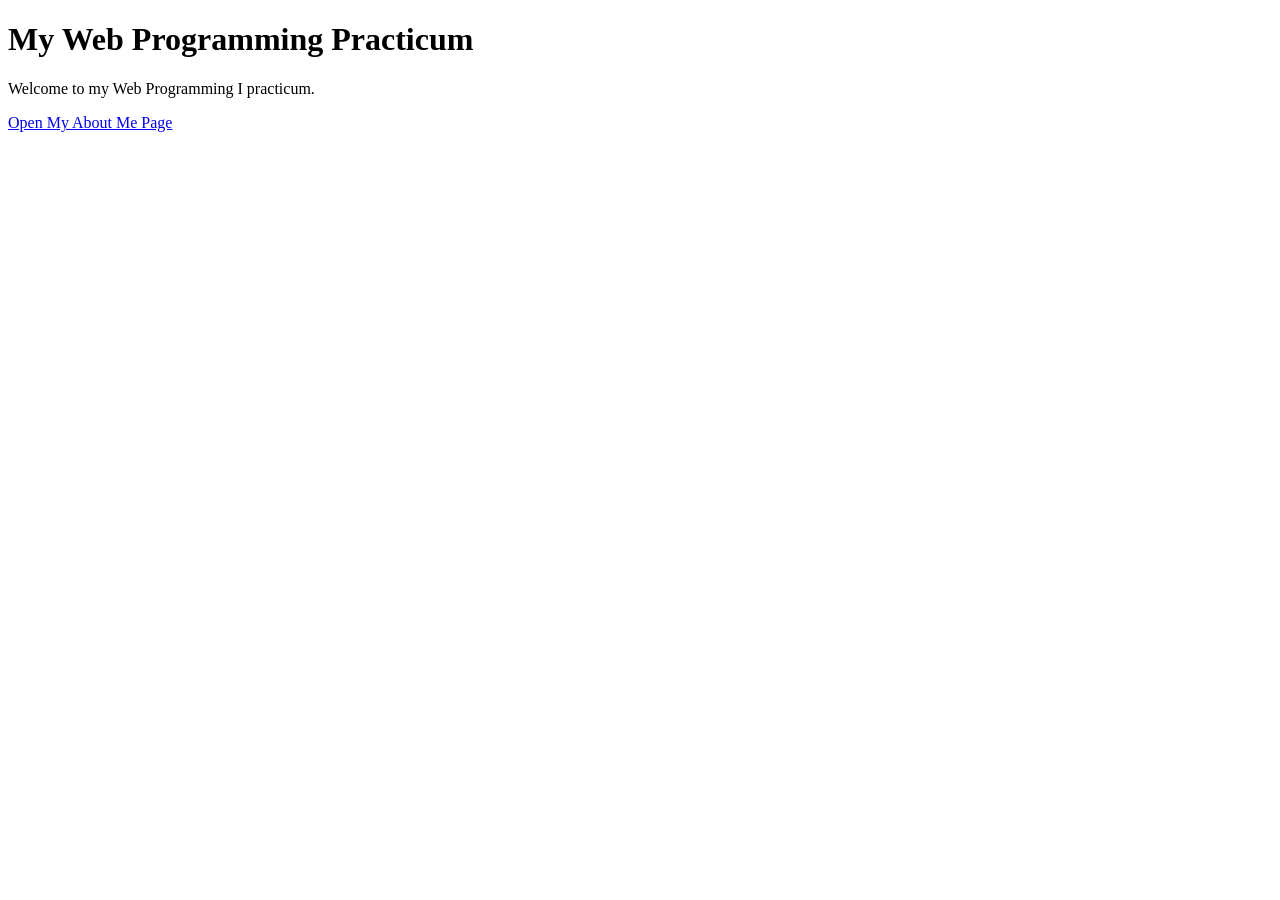
==== index.html @ 2e37d83d "Update index.html" ====
<!DOCTYPE html> 
<html lang="en"> 
    <head> 
        <meta charset="UTF-8"> 
        <meta name="viewport" content="width=device-width, initial-scale=1.0"> 
        <title>My Web Practicum</title> 
    </head> 
    <body> 
        <h1>My Web Programming Practicum</h1> 
        <p>Welcome to my Web Programming I practicum.</p> 
        <p> 
            <a href="16sep-AboutMe.html">Open My About Me Page</a> 
        </p> 
    </body> 
</html>
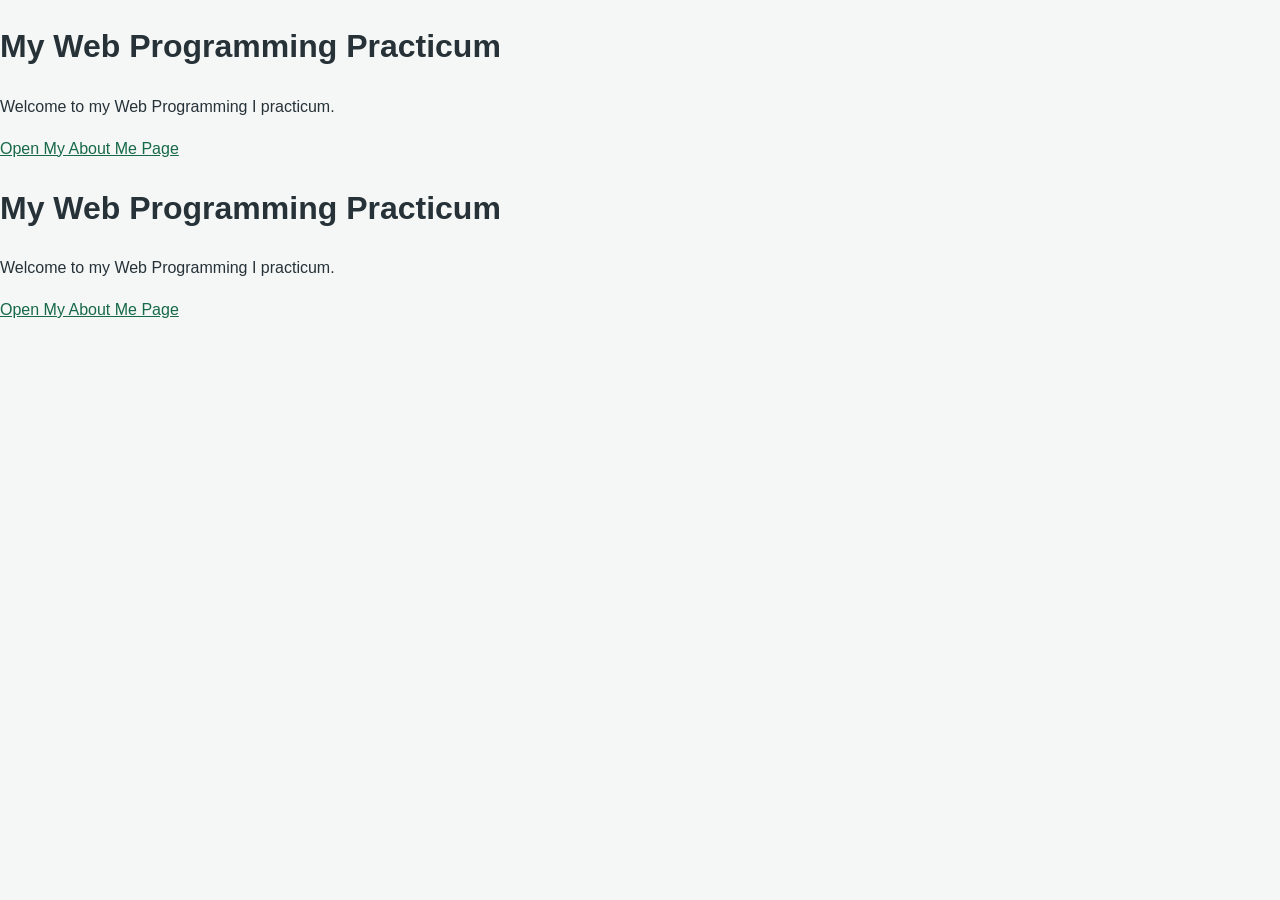
==== commit 07a68664: "Add files via upload" ====
--- a/index.html
+++ b/index.html
@@ -1,15 +1,52 @@
-<!DOCTYPE html> 
-<html lang="en"> 
-    <head> 
-        <meta charset="UTF-8"> 
-        <meta name="viewport" content="width=device-width, initial-scale=1.0"> 
-        <title>My Web Practicum</title> 
-    </head> 
-    <body> 
-        <h1>My Web Programming Practicum</h1> 
-        <p>Welcome to my Web Programming I practicum.</p> 
-        <p> 
-            <a href="16sep-AboutMe.html">Open My About Me Page</a> 
-        </p> 
-    </body> 
-</html>
+
+<!DOCTYPE html>
+<html lang="en">
+<head>
+    <meta charset="UTF-8">
+    <meta name="viewport" content="width=device-width, initial-scale=1.0">
+    <title>My Web Practicum</title>
+
+    <link rel="stylesheet" href="style.css">
+</head>
+
+<body>
+
+    <div class="container">
+
+        <h1>My Web Programming Practicum</h1>
+
+        <p>Welcome to my Web Programming I practicum.</p>
+
+        <a href="16sep-AboutMe.html" class="button">
+            Open My About Me Page
+        </a>
+
+    </div>
+
+</body>
+<!DOCTYPE html>
+<html lang="en">
+<head>
+    <meta charset="UTF-8">
+    <meta name="viewport" content="width=device-width, initial-scale=1.0">
+    <title>My Web Practicum</title>
+
+    <link rel="stylesheet" href="style.css">
+</head>
+
+<body>
+
+    <div class="container">
+
+        <h1>My Web Programming Practicum</h1>
+
+        <p>Welcome to my Web Programming I practicum.</p>
+
+        <a href="16sep-AboutMe.html" class="button">
+            Open My About Me Page
+        </a>
+
+    </div>
+
+</body>
+</html>
--- a/style.css
+++ b/style.css
@@ -0,0 +1,568 @@
+
+/*
+Definisikan Global Stling
+*/
+
+*{
+    box-sizing: border-box;
+}
+
+body {
+    margin: 0;
+    font-family: Arial, Helvetica, sans-serif;
+    font-size: 1rem;
+    line-height: 1.6;
+    color: #263238;
+    background-color: #f5f7f6;
+}
+
+img {
+    max-width: 100%;
+    height: auto;
+}
+
+a {
+    color: #17694a;
+}
+
+/* Styling untuk Header */
+header {
+    padding: 32px 20px;
+    background-color: #17694a;
+    color: white;
+    text-align: center;
+}
+header h1 {
+    margin: 0;
+    font-size: 2rem;
+}
+
+header p{
+    margin: 8px 0 0;
+}
+/* Styling untuk Navigation */
+nav {
+    padding: 14px 20px;
+    background-color: white;
+    border-bottom: 1px solid #d7e1dc;
+    text-align: center;
+}
+
+nav a{
+    display: inline-block;
+    margin: 4px 10px;
+    color: #17694a;
+    font-weight: bold;
+    text-decoration: none;
+
+}
+
+nav a:hover{
+    text-decoration: underline;
+}
+
+/* Styling untuk Main */
+main {
+    width: 90%;
+    max-width: 1000px;
+    margin: 24px auto;
+}
+
+/* memilih class content-grid */
+.content-grid {
+    display: grid;
+    grid-template-columns: 1fr;
+    gap: 24px;
+}
+
+/* Styling untuk Profile Section */
+section {
+    padding: 24px;
+    background-color: white;
+    border: 1px solid #d7e1dc;
+    border-radius: 16px;
+}
+
+section h2{
+    margin-top: 0;
+    color: #17694a;
+}
+
+/*Profile section flexbox*/
+.profile {
+    display: flex;
+    flex-direction: column;
+    align-items: center;
+    gap: 20px;
+    text-align: center;
+    position: relative;
+
+}
+
+.profile-photo{
+    width: 180px;
+    aspect-ratio: 1/1;
+    object-fit: cover;
+    border-radius: 50%;
+    border: 4px solid #17694a;
+}
+
+.profile-info {
+    flex: 1;
+}
+.profile-info h2{
+    margin-bottom: 8px;
+}
+.profile-info p{
+    margin:5px 0;
+}
+
+/* badge */
+.badge {
+    position: absolute;
+    top: 16px;
+    right: 16px;
+    padding: 6px 12px;
+    background-color: #17694a;
+    color: white;
+    border-radius: 20px;
+    font-size: 0.85rem;
+    font-weight: bold;
+}
+
+/* Styling untuk Hobbies
+*/
+#hobbies ol, #hobbies ul {
+    padding-left:24px;
+
+}
+#hobbies li {
+    margin-bottom: 6px;
+
+}
+
+.table-container {
+    width: 100%;
+    overflow-x: auto;
+}
+table {
+    width: 100%;
+    border-collapse: collapse;
+
+}
+th, td{
+    padding: 12px;
+    border: 1px solid #d7e1dc;
+}
+th {
+    background-color: #17694a;
+    color: white;
+
+}
+
+tbody tr:nth-child(even){
+    background-color: #f5f7f6;
+
+}
+
+form{
+    display: grid;
+    gap: 16px;
+    
+}
+
+.form-group {
+    display: grid;
+    gap: 6px;
+}
+label{
+    font-weight: bold;
+}
+
+input, select, textarea{
+    width: 100%;
+    padding: 10px 12px;
+    border: 1px solid #b9c8c0;
+    border-radius: 8px;
+    font: inherit;
+    background-color: white;
+}
+
+textarea{
+    min-height: 120px;
+    resize: vertical;
+}
+input:focus, select:focus, textarea:focus{
+    outline: 2px solid #17694a;
+    outline-offset: 2px;
+}
+button {
+    width: fit-content;
+    padding: 10px 20px;
+    border: none;
+    border-radius: 8px;
+    background-color: #17694a;
+    color: white;
+    font: inherit;
+    font-weight: bold;
+    cursor: pointer;
+}
+button:hover {
+    background-color: #0d5038;
+}
+/* Terakhir Footer */
+footer {
+    margin-top: 0;
+}
+footer {
+    margin-top: 24px;
+    padding: 24px 20px;
+    background-color: #17694a;
+    color: white;
+    text-align: center;
+}
+
+footer p {
+    margin: 4px 0;
+}
+
+@media (min-width: 768px){
+    .profile{
+        flex-direction: row;
+        text-align: left;
+    }
+    .content-grid{
+        grid-template-columns: repeat(2, minmax(0, 1fr));
+    }
+    .profile{grid-column: 1/ -1;}
+    #contact{grid-column: 1/ -1;}
+}
+/* Tambahan agar Student Profile dan foto berada di tengah */
+section h2 {
+    text-align: center;
+}
+
+.profile {
+    flex-direction: column !important;
+    align-items: center !important;
+    justify-content: center;
+    text-align: center !important;
+}
+
+/* Membuat foto profile menjadi bulat dan berada di tengah */
+#profile img {
+    width: 180px !important;
+    height: 180px !important;
+    object-fit: cover;
+    border-radius: 50% !important;
+    border: 4px solid #17694a;
+    display: block;
+    margin: 0 auto;
+}
+/* Foto utuh (tidak kepotong), ukuran normal */
+.profile-photo,
+#profile img,
+.profile img {
+    width: 220px !important;
+    height: auto !important;
+    max-width: 100%;
+    aspect-ratio: auto !important;
+    object-fit: contain;
+    border-radius: 16px !important;
+    border: 4px solid #17694a;
+    display: block;
+    margin: 0 auto;
+    box-shadow: 0 4px 12px rgba(0, 0, 0, 0.15);
+}
+
+/* Lebih kecil di HP */
+@media (max-width: 480px) {
+    .profile-photo,
+    #profile img,
+    .profile img {
+        width: 170px !important;
+    }
+/*
+Definisikan Global Stling
+*/
+
+*{
+    box-sizing: border-box;
+}
+
+body {
+    margin: 0;
+    font-family: Arial, Helvetica, sans-serif;
+    font-size: 1rem;
+    line-height: 1.6;
+    color: #263238;
+    background-color: #f5f7f6;
+}
+
+img {
+    max-width: 100%;
+    height: auto;
+}
+
+a {
+    color: #17694a;
+}
+
+/* Styling untuk Header */
+header {
+    padding: 32px 20px;
+    background-color: #17694a;
+    color: white;
+    text-align: center;
+}
+header h1 {
+    margin: 0;
+    font-size: 2rem;
+}
+
+header p{
+    margin: 8px 0 0;
+}
+/* Styling untuk Navigation */
+nav {
+    padding: 14px 20px;
+    background-color: white;
+    border-bottom: 1px solid #d7e1dc;
+    text-align: center;
+}
+
+nav a{
+    display: inline-block;
+    margin: 4px 10px;
+    color: #17694a;
+    font-weight: bold;
+    text-decoration: none;
+
+}
+
+nav a:hover{
+    text-decoration: underline;
+}
+
+/* Styling untuk Main */
+main {
+    width: 90%;
+    max-width: 1000px;
+    margin: 24px auto;
+}
+
+/* memilih class content-grid */
+.content-grid {
+    display: grid;
+    grid-template-columns: 1fr;
+    gap: 24px;
+}
+
+/* Styling untuk Profile Section */
+section {
+    padding: 24px;
+    background-color: white;
+    border: 1px solid #d7e1dc;
+    border-radius: 16px;
+}
+
+section h2{
+    margin-top: 0;
+    color: #17694a;
+}
+
+/*Profile section flexbox*/
+.profile {
+    display: flex;
+    flex-direction: column;
+    align-items: center;
+    gap: 20px;
+    text-align: center;
+    position: relative;
+
+}
+
+.profile-photo{
+    width: 180px;
+    aspect-ratio: 1/1;
+    object-fit: cover;
+    border-radius: 50%;
+    border: 4px solid #17694a;
+}
+
+.profile-info {
+    flex: 1;
+}
+.profile-info h2{
+    margin-bottom: 8px;
+}
+.profile-info p{
+    margin:5px 0;
+}
+
+/* badge */
+.badge {
+    position: absolute;
+    top: 16px;
+    right: 16px;
+    padding: 6px 12px;
+    background-color: #17694a;
+    color: white;
+    border-radius: 20px;
+    font-size: 0.85rem;
+    font-weight: bold;
+}
+
+/* Styling untuk Hobbies
+*/
+#hobbies ol, #hobbies ul {
+    padding-left:24px;
+
+}
+#hobbies li {
+    margin-bottom: 6px;
+
+}
+
+.table-container {
+    width: 100%;
+    overflow-x: auto;
+}
+table {
+    width: 100%;
+    border-collapse: collapse;
+
+}
+th, td{
+    padding: 12px;
+    border: 1px solid #d7e1dc;
+}
+th {
+    background-color: #17694a;
+    color: white;
+
+}
+
+tbody tr:nth-child(even){
+    background-color: #f5f7f6;
+
+}
+
+form{
+    display: grid;
+    gap: 16px;
+    
+}
+
+.form-group {
+    display: grid;
+    gap: 6px;
+}
+label{
+    font-weight: bold;
+}
+
+input, select, textarea{
+    width: 100%;
+    padding: 10px 12px;
+    border: 1px solid #b9c8c0;
+    border-radius: 8px;
+    font: inherit;
+    background-color: white;
+}
+
+textarea{
+    min-height: 120px;
+    resize: vertical;
+}
+input:focus, select:focus, textarea:focus{
+    outline: 2px solid #17694a;
+    outline-offset: 2px;
+}
+button {
+    width: fit-content;
+    padding: 10px 20px;
+    border: none;
+    border-radius: 8px;
+    background-color: #17694a;
+    color: white;
+    font: inherit;
+    font-weight: bold;
+    cursor: pointer;
+}
+button:hover {
+    background-color: #0d5038;
+}
+/* Terakhir Footer */
+footer {
+    margin-top: 0;
+}
+footer {
+    margin-top: 24px;
+    padding: 24px 20px;
+    background-color: #17694a;
+    color: white;
+    text-align: center;
+}
+
+footer p {
+    margin: 4px 0;
+}
+
+@media (min-width: 768px){
+    .profile{
+        flex-direction: row;
+        text-align: left;
+    }
+    .content-grid{
+        grid-template-columns: repeat(2, minmax(0, 1fr));
+    }
+    .profile{grid-column: 1/ -1;}
+    #contact{grid-column: 1/ -1;}
+}
+/* Tambahan agar Student Profile dan foto berada di tengah */
+section h2 {
+    text-align: center;
+}
+
+.profile {
+    flex-direction: column !important;
+    align-items: center !important;
+    justify-content: center;
+    text-align: center !important;
+}
+
+/* Membuat foto profile menjadi bulat dan berada di tengah */
+#profile img {
+    width: 180px !important;
+    height: 180px !important;
+    object-fit: cover;
+    border-radius: 50% !important;
+    border: 4px solid #17694a;
+    display: block;
+    margin: 0 auto;
+}
+/* Foto utuh (tidak kepotong), ukuran normal */
+.profile-photo,
+#profile img,
+.profile img {
+    width: 220px !important;
+    height: auto !important;
+    max-width: 100%;
+    aspect-ratio: auto !important;
+    object-fit: contain;
+    border-radius: 16px !important;
+    border: 4px solid #17694a;
+    display: block;
+    margin: 0 auto;
+    box-shadow: 0 4px 12px rgba(0, 0, 0, 0.15);
+}
+
+/* Lebih kecil di HP */
+@media (max-width: 480px) {
+    .profile-photo,
+    #profile img,
+    .profile img {
+        width: 170px !important;
+    }
+}
--- a/style.css
+++ b/style.css
@@ -0,0 +1,568 @@
+
+/*
+Definisikan Global Stling
+*/
+
+*{
+    box-sizing: border-box;
+}
+
+body {
+    margin: 0;
+    font-family: Arial, Helvetica, sans-serif;
+    font-size: 1rem;
+    line-height: 1.6;
+    color: #263238;
+    background-color: #f5f7f6;
+}
+
+img {
+    max-width: 100%;
+    height: auto;
+}
+
+a {
+    color: #17694a;
+}
+
+/* Styling untuk Header */
+header {
+    padding: 32px 20px;
+    background-color: #17694a;
+    color: white;
+    text-align: center;
+}
+header h1 {
+    margin: 0;
+    font-size: 2rem;
+}
+
+header p{
+    margin: 8px 0 0;
+}
+/* Styling untuk Navigation */
+nav {
+    padding: 14px 20px;
+    background-color: white;
+    border-bottom: 1px solid #d7e1dc;
+    text-align: center;
+}
+
+nav a{
+    display: inline-block;
+    margin: 4px 10px;
+    color: #17694a;
+    font-weight: bold;
+    text-decoration: none;
+
+}
+
+nav a:hover{
+    text-decoration: underline;
+}
+
+/* Styling untuk Main */
+main {
+    width: 90%;
+    max-width: 1000px;
+    margin: 24px auto;
+}
+
+/* memilih class content-grid */
+.content-grid {
+    display: grid;
+    grid-template-columns: 1fr;
+    gap: 24px;
+}
+
+/* Styling untuk Profile Section */
+section {
+    padding: 24px;
+    background-color: white;
+    border: 1px solid #d7e1dc;
+    border-radius: 16px;
+}
+
+section h2{
+    margin-top: 0;
+    color: #17694a;
+}
+
+/*Profile section flexbox*/
+.profile {
+    display: flex;
+    flex-direction: column;
+    align-items: center;
+    gap: 20px;
+    text-align: center;
+    position: relative;
+
+}
+
+.profile-photo{
+    width: 180px;
+    aspect-ratio: 1/1;
+    object-fit: cover;
+    border-radius: 50%;
+    border: 4px solid #17694a;
+}
+
+.profile-info {
+    flex: 1;
+}
+.profile-info h2{
+    margin-bottom: 8px;
+}
+.profile-info p{
+    margin:5px 0;
+}
+
+/* badge */
+.badge {
+    position: absolute;
+    top: 16px;
+    right: 16px;
+    padding: 6px 12px;
+    background-color: #17694a;
+    color: white;
+    border-radius: 20px;
+    font-size: 0.85rem;
+    font-weight: bold;
+}
+
+/* Styling untuk Hobbies
+*/
+#hobbies ol, #hobbies ul {
+    padding-left:24px;
+
+}
+#hobbies li {
+    margin-bottom: 6px;
+
+}
+
+.table-container {
+    width: 100%;
+    overflow-x: auto;
+}
+table {
+    width: 100%;
+    border-collapse: collapse;
+
+}
+th, td{
+    padding: 12px;
+    border: 1px solid #d7e1dc;
+}
+th {
+    background-color: #17694a;
+    color: white;
+
+}
+
+tbody tr:nth-child(even){
+    background-color: #f5f7f6;
+
+}
+
+form{
+    display: grid;
+    gap: 16px;
+    
+}
+
+.form-group {
+    display: grid;
+    gap: 6px;
+}
+label{
+    font-weight: bold;
+}
+
+input, select, textarea{
+    width: 100%;
+    padding: 10px 12px;
+    border: 1px solid #b9c8c0;
+    border-radius: 8px;
+    font: inherit;
+    background-color: white;
+}
+
+textarea{
+    min-height: 120px;
+    resize: vertical;
+}
+input:focus, select:focus, textarea:focus{
+    outline: 2px solid #17694a;
+    outline-offset: 2px;
+}
+button {
+    width: fit-content;
+    padding: 10px 20px;
+    border: none;
+    border-radius: 8px;
+    background-color: #17694a;
+    color: white;
+    font: inherit;
+    font-weight: bold;
+    cursor: pointer;
+}
+button:hover {
+    background-color: #0d5038;
+}
+/* Terakhir Footer */
+footer {
+    margin-top: 0;
+}
+footer {
+    margin-top: 24px;
+    padding: 24px 20px;
+    background-color: #17694a;
+    color: white;
+    text-align: center;
+}
+
+footer p {
+    margin: 4px 0;
+}
+
+@media (min-width: 768px){
+    .profile{
+        flex-direction: row;
+        text-align: left;
+    }
+    .content-grid{
+        grid-template-columns: repeat(2, minmax(0, 1fr));
+    }
+    .profile{grid-column: 1/ -1;}
+    #contact{grid-column: 1/ -1;}
+}
+/* Tambahan agar Student Profile dan foto berada di tengah */
+section h2 {
+    text-align: center;
+}
+
+.profile {
+    flex-direction: column !important;
+    align-items: center !important;
+    justify-content: center;
+    text-align: center !important;
+}
+
+/* Membuat foto profile menjadi bulat dan berada di tengah */
+#profile img {
+    width: 180px !important;
+    height: 180px !important;
+    object-fit: cover;
+    border-radius: 50% !important;
+    border: 4px solid #17694a;
+    display: block;
+    margin: 0 auto;
+}
+/* Foto utuh (tidak kepotong), ukuran normal */
+.profile-photo,
+#profile img,
+.profile img {
+    width: 220px !important;
+    height: auto !important;
+    max-width: 100%;
+    aspect-ratio: auto !important;
+    object-fit: contain;
+    border-radius: 16px !important;
+    border: 4px solid #17694a;
+    display: block;
+    margin: 0 auto;
+    box-shadow: 0 4px 12px rgba(0, 0, 0, 0.15);
+}
+
+/* Lebih kecil di HP */
+@media (max-width: 480px) {
+    .profile-photo,
+    #profile img,
+    .profile img {
+        width: 170px !important;
+    }
+/*
+Definisikan Global Stling
+*/
+
+*{
+    box-sizing: border-box;
+}
+
+body {
+    margin: 0;
+    font-family: Arial, Helvetica, sans-serif;
+    font-size: 1rem;
+    line-height: 1.6;
+    color: #263238;
+    background-color: #f5f7f6;
+}
+
+img {
+    max-width: 100%;
+    height: auto;
+}
+
+a {
+    color: #17694a;
+}
+
+/* Styling untuk Header */
+header {
+    padding: 32px 20px;
+    background-color: #17694a;
+    color: white;
+    text-align: center;
+}
+header h1 {
+    margin: 0;
+    font-size: 2rem;
+}
+
+header p{
+    margin: 8px 0 0;
+}
+/* Styling untuk Navigation */
+nav {
+    padding: 14px 20px;
+    background-color: white;
+    border-bottom: 1px solid #d7e1dc;
+    text-align: center;
+}
+
+nav a{
+    display: inline-block;
+    margin: 4px 10px;
+    color: #17694a;
+    font-weight: bold;
+    text-decoration: none;
+
+}
+
+nav a:hover{
+    text-decoration: underline;
+}
+
+/* Styling untuk Main */
+main {
+    width: 90%;
+    max-width: 1000px;
+    margin: 24px auto;
+}
+
+/* memilih class content-grid */
+.content-grid {
+    display: grid;
+    grid-template-columns: 1fr;
+    gap: 24px;
+}
+
+/* Styling untuk Profile Section */
+section {
+    padding: 24px;
+    background-color: white;
+    border: 1px solid #d7e1dc;
+    border-radius: 16px;
+}
+
+section h2{
+    margin-top: 0;
+    color: #17694a;
+}
+
+/*Profile section flexbox*/
+.profile {
+    display: flex;
+    flex-direction: column;
+    align-items: center;
+    gap: 20px;
+    text-align: center;
+    position: relative;
+
+}
+
+.profile-photo{
+    width: 180px;
+    aspect-ratio: 1/1;
+    object-fit: cover;
+    border-radius: 50%;
+    border: 4px solid #17694a;
+}
+
+.profile-info {
+    flex: 1;
+}
+.profile-info h2{
+    margin-bottom: 8px;
+}
+.profile-info p{
+    margin:5px 0;
+}
+
+/* badge */
+.badge {
+    position: absolute;
+    top: 16px;
+    right: 16px;
+    padding: 6px 12px;
+    background-color: #17694a;
+    color: white;
+    border-radius: 20px;
+    font-size: 0.85rem;
+    font-weight: bold;
+}
+
+/* Styling untuk Hobbies
+*/
+#hobbies ol, #hobbies ul {
+    padding-left:24px;
+
+}
+#hobbies li {
+    margin-bottom: 6px;
+
+}
+
+.table-container {
+    width: 100%;
+    overflow-x: auto;
+}
+table {
+    width: 100%;
+    border-collapse: collapse;
+
+}
+th, td{
+    padding: 12px;
+    border: 1px solid #d7e1dc;
+}
+th {
+    background-color: #17694a;
+    color: white;
+
+}
+
+tbody tr:nth-child(even){
+    background-color: #f5f7f6;
+
+}
+
+form{
+    display: grid;
+    gap: 16px;
+    
+}
+
+.form-group {
+    display: grid;
+    gap: 6px;
+}
+label{
+    font-weight: bold;
+}
+
+input, select, textarea{
+    width: 100%;
+    padding: 10px 12px;
+    border: 1px solid #b9c8c0;
+    border-radius: 8px;
+    font: inherit;
+    background-color: white;
+}
+
+textarea{
+    min-height: 120px;
+    resize: vertical;
+}
+input:focus, select:focus, textarea:focus{
+    outline: 2px solid #17694a;
+    outline-offset: 2px;
+}
+button {
+    width: fit-content;
+    padding: 10px 20px;
+    border: none;
+    border-radius: 8px;
+    background-color: #17694a;
+    color: white;
+    font: inherit;
+    font-weight: bold;
+    cursor: pointer;
+}
+button:hover {
+    background-color: #0d5038;
+}
+/* Terakhir Footer */
+footer {
+    margin-top: 0;
+}
+footer {
+    margin-top: 24px;
+    padding: 24px 20px;
+    background-color: #17694a;
+    color: white;
+    text-align: center;
+}
+
+footer p {
+    margin: 4px 0;
+}
+
+@media (min-width: 768px){
+    .profile{
+        flex-direction: row;
+        text-align: left;
+    }
+    .content-grid{
+        grid-template-columns: repeat(2, minmax(0, 1fr));
+    }
+    .profile{grid-column: 1/ -1;}
+    #contact{grid-column: 1/ -1;}
+}
+/* Tambahan agar Student Profile dan foto berada di tengah */
+section h2 {
+    text-align: center;
+}
+
+.profile {
+    flex-direction: column !important;
+    align-items: center !important;
+    justify-content: center;
+    text-align: center !important;
+}
+
+/* Membuat foto profile menjadi bulat dan berada di tengah */
+#profile img {
+    width: 180px !important;
+    height: 180px !important;
+    object-fit: cover;
+    border-radius: 50% !important;
+    border: 4px solid #17694a;
+    display: block;
+    margin: 0 auto;
+}
+/* Foto utuh (tidak kepotong), ukuran normal */
+.profile-photo,
+#profile img,
+.profile img {
+    width: 220px !important;
+    height: auto !important;
+    max-width: 100%;
+    aspect-ratio: auto !important;
+    object-fit: contain;
+    border-radius: 16px !important;
+    border: 4px solid #17694a;
+    display: block;
+    margin: 0 auto;
+    box-shadow: 0 4px 12px rgba(0, 0, 0, 0.15);
+}
+
+/* Lebih kecil di HP */
+@media (max-width: 480px) {
+    .profile-photo,
+    #profile img,
+    .profile img {
+        width: 170px !important;
+    }
+}
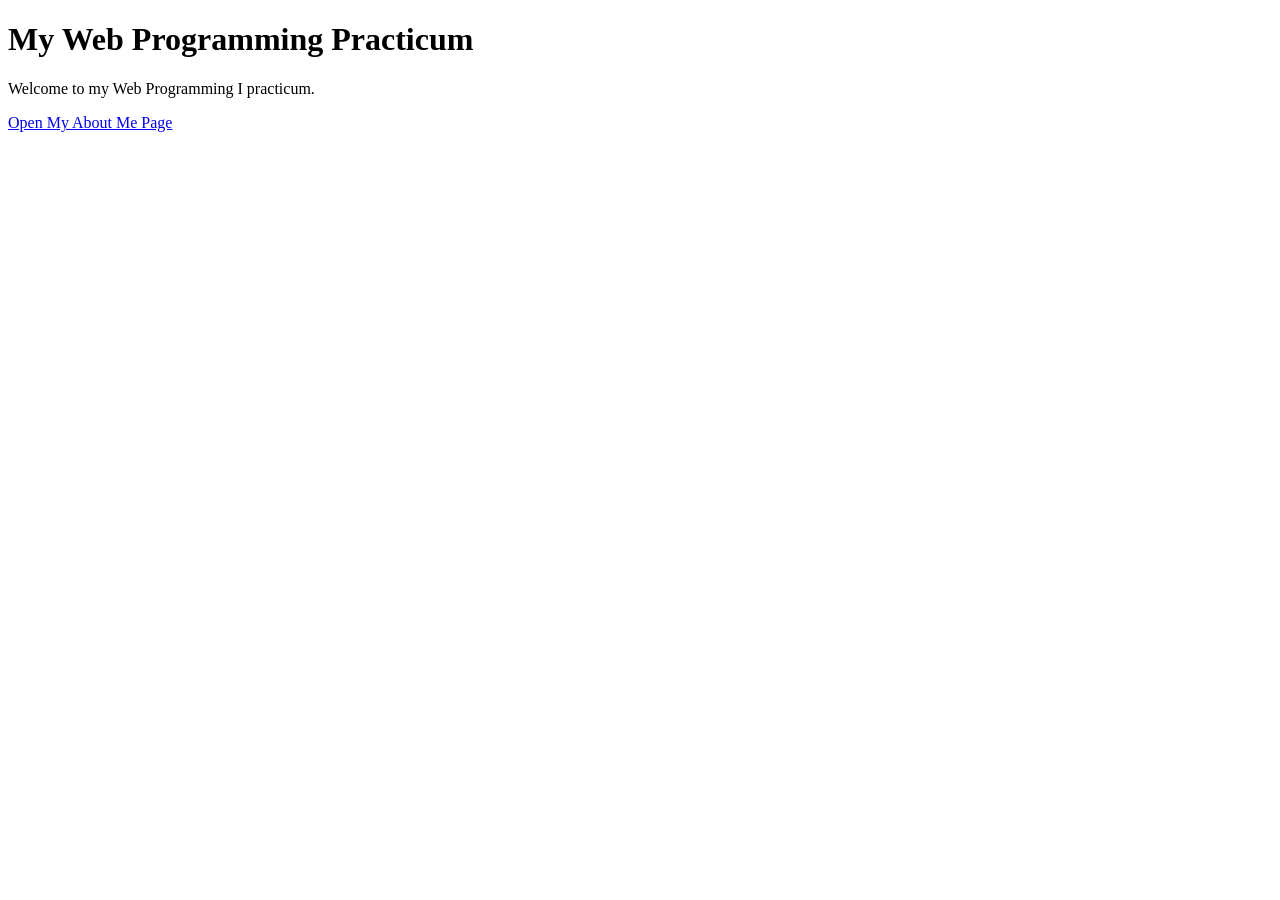
==== commit 42c94d00: "Add files via upload" ====
--- a/index.html
+++ b/index.html
@@ -1,52 +1,15 @@
-
-<!DOCTYPE html>
-<html lang="en">
-<head>
-    <meta charset="UTF-8">
-    <meta name="viewport" content="width=device-width, initial-scale=1.0">
-    <title>My Web Practicum</title>
-
-    <link rel="stylesheet" href="style.css">
-</head>
-
-<body>
-
-    <div class="container">
-
-        <h1>My Web Programming Practicum</h1>
-
-        <p>Welcome to my Web Programming I practicum.</p>
-
-        <a href="16sep-AboutMe.html" class="button">
-            Open My About Me Page
-        </a>
-
-    </div>
-
-</body>
-<!DOCTYPE html>
-<html lang="en">
-<head>
-    <meta charset="UTF-8">
-    <meta name="viewport" content="width=device-width, initial-scale=1.0">
-    <title>My Web Practicum</title>
-
-    <link rel="stylesheet" href="style.css">
-</head>
-
-<body>
-
-    <div class="container">
-
-        <h1>My Web Programming Practicum</h1>
-
-        <p>Welcome to my Web Programming I practicum.</p>
-
-        <a href="16sep-AboutMe.html" class="button">
-            Open My About Me Page
-        </a>
-
-    </div>
-
-</body>
+<!DOCTYPE html> 
+<html lang="en"> 
+    <head> 
+        <meta charset="UTF-8"> 
+        <meta name="viewport" content="width=device-width, initial-scale=1.0"> 
+        <title>My Web Practicum</title> 
+    </head> 
+    <body> 
+        <h1>My Web Programming Practicum</h1> 
+        <p>Welcome to my Web Programming I practicum.</p> 
+        <p> 
+            <a href="AboutMe-Responsive.html">Open My About Me Page</a> 
+        </p> 
+    </body> 
 </html>
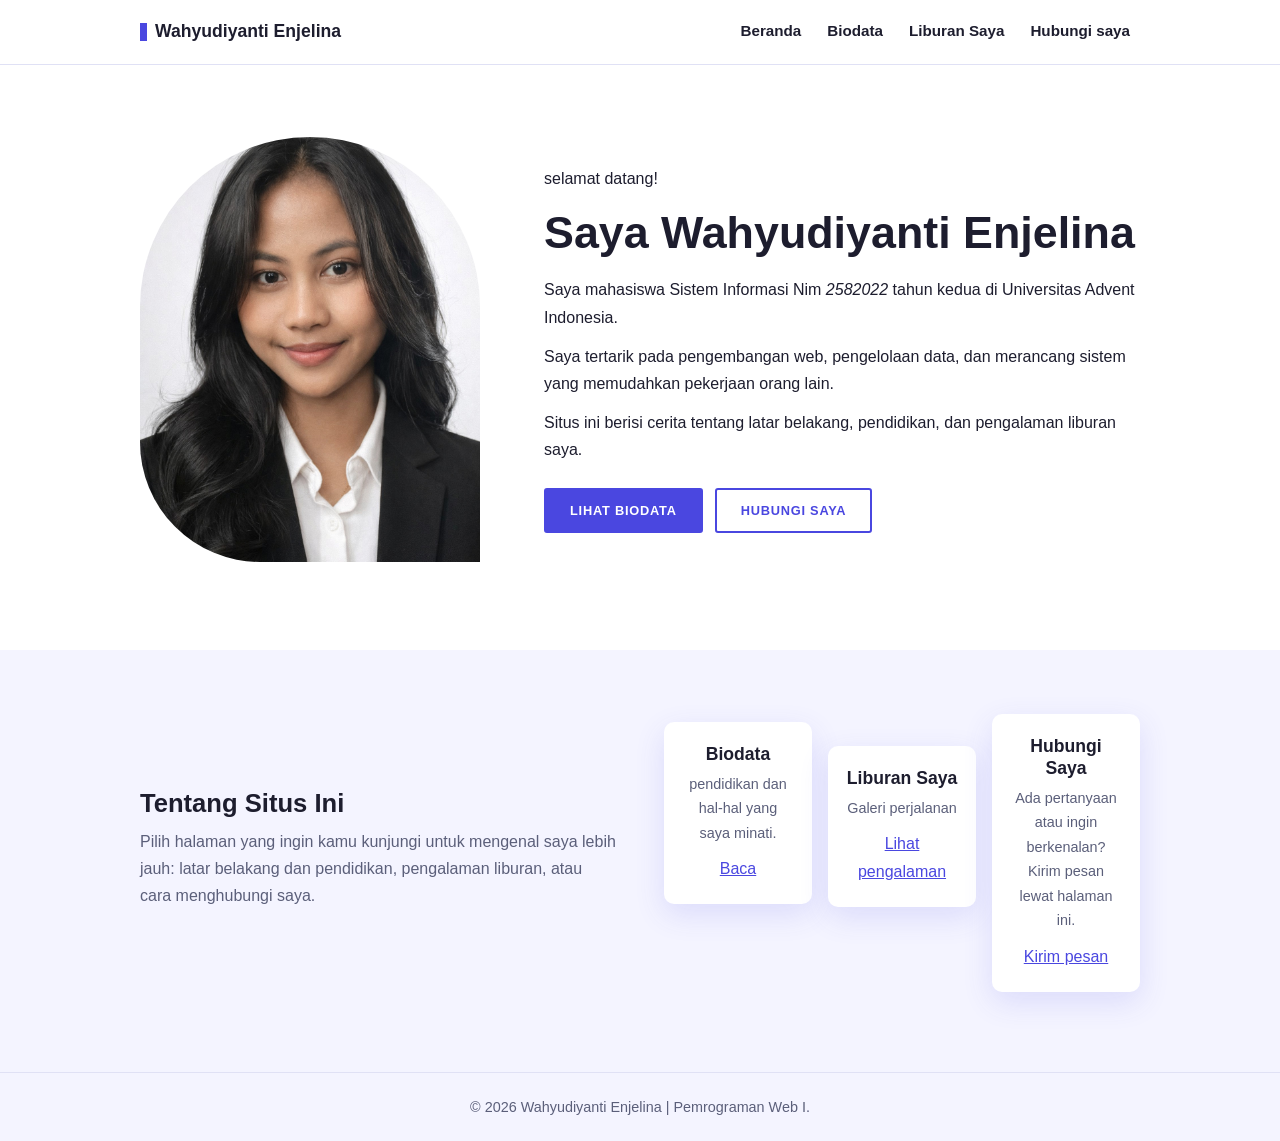
==== commit 95f6b478: "Add files via upload" ====
--- a/index.html
+++ b/index.html
@@ -1,15 +1,97 @@
-<!DOCTYPE html> 
-<html lang="en"> 
-    <head> 
-        <meta charset="UTF-8"> 
-        <meta name="viewport" content="width=device-width, initial-scale=1.0"> 
-        <title>My Web Practicum</title> 
-    </head> 
-    <body> 
-        <h1>My Web Programming Practicum</h1> 
-        <p>Welcome to my Web Programming I practicum.</p> 
-        <p> 
-            <a href="AboutMe-Responsive.html">Open My About Me Page</a> 
-        </p> 
-    </body> 
-</html>+<!DOCTYPE html> 
+<html lang="id"> 
+    <head> 
+        <meta charset="UTF-8"> 
+        <meta name="viewport" content="width=device-width, initial-scale=1.0"> 
+        <meta name="description" content="situs web pribadi Wahyudiyanti Enjelina, Mahasiswa Sistem Informasi">
+        <title>Beranda | Wahyudiyanti Enjelina</title> 
+        <link rel="stylesheet" href="style.css">
+    </head> 
+    
+    <body> 
+        <header class="site-header">
+          <div class="container header-isi">
+          <a href="index.html" class="logo">Wahyudiyanti Enjelina</a>
+            <nav aria-label="Navigasi utama">
+                <ul class="menu">
+                    <li><a href="index.html">Beranda</a></li>
+                    <li><a href="biodata.html">Biodata</a></li>
+                    <li><a href="MyHoliday.html">Liburan Saya</a></li>
+                    <li><a href="Contact.html">Hubungi saya</a></li>
+                </ul>
+            </nav>
+          </div>
+        </header>
+
+<main>
+    <section class="hero">
+      <div class="container hero-isi">
+
+         <figure class="hero-foto">
+          <img src="foto-profile.jpg"
+               alt="foto profil Wahyudiyanti Enjelina"
+               width="400" height="500">
+        </figure>
+
+        <div class="hero-teks">
+          <p>selamat datang!</p>
+          <h1>Saya Wahyudiyanti Enjelina</h1>
+          <p>
+            Saya mahasiswa Sistem Informasi Nim <i>2582022</i> tahun kedua di Universitas Advent Indonesia.
+            <p>Saya tertarik pada pengembangan web, pengelolaan data, dan
+            merancang sistem yang memudahkan pekerjaan orang lain.
+            </p>
+            <p>
+            Situs ini berisi cerita tentang latar belakang, pendidikan,
+            dan pengalaman liburan saya.
+          </p>
+          <div class="tombol-grup">
+            <a href="biodata.html" class="tombol">Lihat Biodata</a>
+            <a href="contact.html" class="tombol tombol-kedua">Hubungi Saya</a>
+          </div>
+        </div>
+ 
+      </div>
+    </section>
+
+<section class="tentang-ringkas">
+      <div class="container tentang-grid">
+
+        <div class="tentang-teks">
+        <h2>Tentang Situs Ini</h2>
+        <p class="sub">Pilih halaman yang ingin kamu kunjungi untuk mengenal saya lebih
+            jauh: latar belakang dan pendidikan, pengalaman liburan, atau
+            cara menghubungi saya.</p>
+        </div>
+
+        <div class="kartu-menu">
+          <article class="kartu-menu-item">
+            <h3>Biodata</h3>
+            <p>pendidikan dan hal-hal yang saya minati.</p>
+            <a href="biodata.html">Baca</a>
+          </article>
+          <article class="kartu-menu-item">
+            <h3>Liburan Saya</h3>
+            <p>Galeri perjalanan</p>
+            <a href="myHoliday.html">Lihat pengalaman</a>
+          </article>
+          <article class="kartu-menu-item">
+            <h3>Hubungi Saya</h3>
+            <p>Ada pertanyaan atau ingin berkenalan? Kirim pesan lewat halaman ini.</p>
+            <a href="contact.html">Kirim pesan</a>
+          </article>
+        </div>
+
+      </div>
+    </section>
+ 
+  </main>
+
+  <footer class="site-footer">
+    <div class="container">
+      <p>&copy; 2026 Wahyudiyanti Enjelina | Pemrograman Web I.</p>
+    </div>
+  </footer>
+ 
+</body>
+</html>
--- a/style.css
+++ b/style.css
@@ -0,0 +1,558 @@
+:root {
+  --warna-utama: #4a47e0;        /* indigo: tombol, logo, link */
+  --warna-utama-gelap: #3532b8;
+  --warna-sorot: #a9a6f5;        /* lavender: aksen */
+  --warna-teks: #1d1d2e;
+  --warna-redup: #5b5f7a;
+  --warna-latar: #f4f4ff;        /* latar bagian lavender muda */
+  --warna-putih: #ffffff;
+  --warna-garis: #e0e1f5;
+  --bayangan: 0 10px 30px rgba(74, 71, 224, 0.14);
+ 
+  --font-judul: "Josefin Sans", "Trebuchet MS", Arial, sans-serif;
+  --font-isi: "Nunito", "Segoe UI", Tahoma, Arial, sans-serif;
+}
+ 
+/* ---------- 2. Reset sederhana + Box Model ---------- */
+* {
+  box-sizing: border-box; /* padding & border dihitung di dalam lebar elemen */
+  margin: 0;
+  padding: 0;
+}
+ 
+body {
+  font-family: var(--font-isi);
+  color: var(--warna-teks);
+  background-color: var(--warna-putih);
+  line-height: 1.7;
+}
+ 
+/* Gambar responsif: tidak pernah melebihi lebar wadahnya */
+img {
+  max-width: 100%;
+  height: auto;
+  display: block;
+}
+ 
+a {
+  color: var(--warna-utama);
+}
+ 
+/* Wadah untuk membatasi lebar konten dan memberi jarak kiri-kanan */
+.container {
+  width: 100%;
+  max-width: 1040px;
+  margin: 0 auto;
+  padding: 0 20px;
+}
+ 
+h1, h2, h3 {
+  font-family: var(--font-judul);
+  line-height: 1.25;
+}
+ 
+h2 {
+  font-size: 1.6rem;
+  margin-bottom: 8px;
+}
+ 
+.sub {
+  color: var(--warna-redup);
+  margin-bottom: 24px;
+}
+ 
+/* ---------- 3. Header & navigasi (Flexbox) ---------- */
+.site-header {
+  background-color: var(--warna-putih);
+  border-bottom: 1px solid var(--warna-garis);
+}
+ 
+.header-isi {
+  display: flex;
+  flex-direction: column;   /* HP: logo di atas, menu di bawah */
+  align-items: center;
+  gap: 8px;
+  padding-top: 14px;
+  padding-bottom: 14px;
+}
+ 
+.logo {
+  display: flex;
+  align-items: center;
+  gap: 8px;
+  font-family: var(--font-judul);
+  font-size: 1.1rem;
+  font-weight: 700;
+  text-decoration: none;
+  color: var(--warna-teks);
+}
+ 
+/* Batang kecil berwarna di samping logo */
+.logo::before {
+  content: "";
+  width: 7px;
+  height: 18px;
+  background-color: var(--warna-utama);
+}
+ 
+.menu {
+  list-style: none;
+  display: flex;
+  flex-wrap: wrap;          /* menu turun ke baris baru kalau sempit */
+  justify-content: center;
+  gap: 4px 6px;
+}
+ 
+.menu a {
+  display: block;
+  padding: 4px 10px;
+  font-family: var(--font-judul);
+  font-size: 0.95rem;
+  font-weight: 700;
+  text-decoration: none;
+  color: var(--warna-teks);
+  border-bottom: 2px solid transparent;
+}
+ 
+.menu a:hover,
+.menu a[aria-current="page"] {
+  color: var(--warna-utama);
+  border-bottom-color: var(--warna-utama);
+}
+ 
+a:focus-visible {
+  outline: 3px solid var(--warna-sorot);
+  outline-offset: 2px;
+}
+ 
+/* ---------- 4. Bagian utama / Hero ---------- */
+.hero {
+  background-color: var(--warna-putih);
+  padding: 40px 0 56px;
+}
+ 
+.hero-isi {
+  display: flex;
+  flex-direction: column;   /* HP: foto di atas, teks di bawah */
+  align-items: center;
+  gap: 32px;
+}
+ 
+/* Foto berbentuk lengkung (arch) dengan latar gradasi lavender */
+.hero-foto {
+  width: 260px;
+  aspect-ratio: 4 / 5;
+  background: linear-gradient(180deg, #e6e7ff 0%, var(--warna-sorot) 100%);
+  border-radius: 130px 130px 0 90px;  /* kiri-atas, kanan-atas, kanan-bawah, kiri-bawah */
+  overflow: hidden;
+  flex-shrink: 0;
+}
+ 
+.hero-foto img {
+  width: 100%;
+  height: 100%;
+  object-fit: cover;        /* foto dipotong rapi, tidak gepeng */
+}
+ 
+.hero-teks h1 {
+  font-size: 2.2rem;
+  margin-bottom: 16px;
+}
+ 
+.hero-teks p {
+  margin-bottom: 12px;
+}
+ 
+/* ---------- 5. Tombol / Call-to-action ---------- */
+.tombol-grup {
+  display: flex;
+  flex-wrap: wrap;
+  gap: 12px;
+  margin-top: 24px;
+}
+ 
+.tombol {
+  display: inline-block;
+  padding: 10px 24px;
+  background-color: var(--warna-utama);
+  color: var(--warna-putih);
+  text-decoration: none;
+  text-transform: uppercase;
+  letter-spacing: 0.06em;
+  font-size: 0.8rem;
+  font-weight: 700;
+  border-radius: 3px;
+  border: 2px solid var(--warna-utama);
+}
+ 
+.tombol:hover {
+  background-color: var(--warna-utama-gelap);
+  border-color: var(--warna-utama-gelap);
+}
+ 
+.tombol-kedua {
+  background-color: transparent;
+  color: var(--warna-utama);
+}
+ 
+.tombol-kedua:hover {
+  color: var(--warna-putih);
+}
+ 
+/* ---------- 6. Sekilas tentang saya (CSS Grid) ---------- */
+.tentang-ringkas {
+  background-color: var(--warna-latar);
+  padding: 56px 0;
+}
+ 
+.tentang-grid {
+  display: grid;
+  grid-template-columns: 1fr;   /* HP: 1 kolom */
+  gap: 32px;
+}
+ 
+.kartu-menu {
+  display: grid;
+  grid-template-columns: 1fr;
+  gap: 16px;
+}
+ 
+.kartu-menu-item {
+  background-color: var(--warna-putih);
+  border-radius: 10px;
+  padding: 22px 18px;
+  text-align: center;
+  box-shadow: var(--bayangan);
+}
+ 
+.kartu-menu-item h3 {
+  font-size: 1.1rem;
+  margin-bottom: 6px;
+}
+ 
+.kartu-menu-item p {
+  font-size: 0.9rem;
+  color: var(--warna-redup);
+  margin-bottom: 10px;
+}
+ 
+/* ---------- 7. Kartu umum (dipakai di halaman Biodata) ---------- */
+.kartu {
+  background-color: var(--warna-putih);
+  border: 1px solid var(--warna-garis);
+  border-top: 4px solid var(--warna-sorot);
+  border-radius: 10px;
+  padding: 20px;
+  box-shadow: var(--bayangan);
+}
+ 
+.kartu h3 {
+  margin-bottom: 8px;
+}
+ 
+.kartu p {
+  color: var(--warna-redup);
+  margin-bottom: 12px;
+}
+ 
+/* ---------- 8. Footer ---------- */
+.site-footer {
+  background-color: var(--warna-latar);
+  border-top: 1px solid var(--warna-garis);
+  color: var(--warna-redup);
+  text-align: center;
+  padding: 22px 0;
+  font-size: 0.9rem;
+}
+ 
+/* ---------- 9. Judul halaman (halaman Biodata, Liburan, Kontak) ---------- */
+.judul-halaman {
+  background-color: var(--warna-latar);
+  padding: 36px 0;
+}
+ 
+.judul-halaman h1 {
+  font-size: 2rem;
+  margin-bottom: 6px;
+  padding-left: 14px;
+  border-left: 7px solid var(--warna-utama);  /* batang aksen seperti logo */
+}
+ 
+.judul-halaman p {
+  color: var(--warna-redup);
+  padding-left: 21px;
+}
+ 
+.bagian {
+  padding: 36px 0;
+}
+ 
+/* ---------- 10. Halaman Biodata ---------- */
+.biodata-profil {
+  display: grid;
+  grid-template-columns: 1fr;   /* HP: foto di atas, data di bawah */
+  gap: 24px;
+}
+ 
+.foto-biodata {
+  width: 100%;
+  max-width: 200px;             /* syarat tugas: lebar maksimum 200px */
+}
+ 
+.foto-biodata img {
+  width: 100%;
+  aspect-ratio: 3 / 4;          /* syarat tugas: rasio 3:4 */
+  object-fit: cover;
+  border-radius: 100px 100px 0 40px;   /* bentuk lengkung senada beranda */
+  background: linear-gradient(180deg, #e6e7ff 0%, var(--warna-sorot) 100%);
+}
+ 
+.foto-biodata figcaption {
+  font-size: 0.85rem;
+  color: var(--warna-redup);
+  margin-top: 8px;
+}
+ 
+.data-diri {
+  display: grid;
+  grid-template-columns: 110px 1fr;
+  gap: 8px 12px;
+  margin-bottom: 20px;
+}
+ 
+.data-diri dt {
+  font-weight: 700;
+}
+ 
+.hobi-grid {
+  display: grid;
+  grid-template-columns: 1fr;
+  gap: 18px;
+}
+ 
+.kartu ol,
+.kartu ul {
+  padding-left: 22px;
+}
+ 
+.kartu li {
+  margin-bottom: 8px;
+}
+ 
+.kartu li span {
+  display: block;
+  color: var(--warna-redup);
+  font-size: 0.9rem;
+}
+ 
+/* Tabel akademik */
+.tabel-wrapper {
+  overflow-x: auto;             /* tabel bisa digeser di layar sempit */
+}
+ 
+table {
+  width: 100%;
+  border-collapse: collapse;
+  background-color: var(--warna-putih);
+}
+ 
+caption {
+  text-align: left;
+  color: var(--warna-redup);
+  padding-bottom: 8px;
+}
+ 
+th, td {
+  padding: 10px 12px;
+  border: 1px solid var(--warna-garis);
+  text-align: left;
+}
+ 
+thead th {
+  background-color: var(--warna-utama);
+  color: var(--warna-putih);
+}
+ 
+tbody tr:nth-child(even) {
+  background-color: var(--warna-latar);
+}
+ 
+.tengah {
+  text-align: center;
+}
+ 
+/* ---------- 11. Halaman Liburan: galeri Flexbox ---------- */
+.galeri {
+  display: flex;
+  flex-wrap: wrap;              /* foto turun ke baris baru otomatis */
+  justify-content: center;      /* baris terakhir rata tengah */
+  align-items: flex-start;
+  gap: 16px;                    /* jarak antar foto */
+}
+ 
+.galeri-item {
+  flex: 1 1 100%;               /* HP: 1 foto per baris */
+  background-color: var(--warna-putih);
+  border-radius: 12px;
+  overflow: hidden;
+  box-shadow: var(--bayangan);
+}
+ 
+.galeri-item img {
+  width: 100%;
+  aspect-ratio: 4 / 3;          /* semua foto ukuran seragam */
+  object-fit: cover;            /* foto dipotong rapi, tidak gepeng */
+}
+ 
+.galeri-item figcaption {
+  padding: 12px 14px;
+  font-size: 0.9rem;
+  color: var(--warna-redup);
+}
+ 
+/* ---------- 12. Halaman Kontak ---------- */
+.kontak-layout {
+  display: grid;
+  grid-template-columns: 1fr;
+  gap: 32px;
+}
+ 
+.form-grup {
+  margin-bottom: 16px;
+}
+ 
+label {
+  display: block;
+  font-weight: 700;
+  margin-bottom: 4px;
+}
+ 
+.wajib {
+  color: #c0392b;
+}
+ 
+input,
+textarea {
+  width: 100%;
+  padding: 10px 12px;
+  font-family: inherit;
+  font-size: 1rem;
+  color: var(--warna-teks);
+  background-color: var(--warna-putih);
+  border: 1px solid #c4c6e8;
+  border-radius: 6px;
+}
+ 
+textarea {
+  resize: vertical;
+}
+ 
+input:focus-visible,
+textarea:focus-visible,
+button:focus-visible {
+  outline: 3px solid var(--warna-sorot);
+  outline-offset: 2px;
+}
+ 
+button.tombol {
+  cursor: pointer;
+  font-family: inherit;
+}
+ 
+.info-kontak {
+  list-style: none;
+  background-color: var(--warna-latar);
+  border-radius: 10px;
+  padding: 20px;
+}
+ 
+.info-kontak li {
+  margin-bottom: 14px;
+}
+ 
+.info-kontak li:last-child {
+  margin-bottom: 0;
+}
+ 
+.info-kontak strong {
+  display: block;
+  font-family: var(--font-judul);
+}
+ 
+@media (min-width: 600px) {
+  .kartu-menu {
+    grid-template-columns: repeat(3, 1fr);  /* 3 kartu sejajar */
+    align-items: start;
+  }
+ 
+  /* Kartu dibuat naik-turun seperti di desain referensi */
+  .kartu-menu-item:nth-child(2) {
+    transform: translateY(24px);
+  }
+ 
+  .kartu-menu-item:nth-child(3) {
+    transform: translateY(-8px);
+  }
+}
+ 
+@media (min-width: 768px) {
+  .header-isi {
+    flex-direction: row;            /* logo kiri, menu kanan */
+    justify-content: space-between;
+  }
+ 
+  .hero {
+    padding: 72px 0 88px;
+  }
+ 
+  .hero-isi {
+    flex-direction: row;            /* foto kiri, teks kanan */
+    gap: 64px;
+  }
+ 
+  .hero-foto {
+    width: 340px;
+    border-radius: 170px 170px 0 120px;
+  }
+ 
+  .hero-teks {
+    flex: 1;
+  }
+ 
+  .hero-teks h1 {
+    font-size: 2.8rem;
+  }
+ 
+  .tentang-ringkas {
+    padding: 72px 0;
+  }
+ 
+  .tentang-grid {
+    grid-template-columns: 1fr 1fr; /* teks kiri, kartu kanan */
+    align-items: center;
+    gap: 48px;
+  }
+ 
+  .biodata-profil {
+    grid-template-columns: 200px 1fr;   /* foto kiri, data kanan */
+    gap: 36px;
+  }
+ 
+  .hobi-grid {
+    grid-template-columns: repeat(2, 1fr);
+  }
+ 
+  .kontak-layout {
+    grid-template-columns: 3fr 2fr;     /* form kiri, info kontak kanan */
+  }
+ 
+  .galeri-item {
+    flex: 0 1 calc(50% - 8px);          /* 2 foto per baris */
+  }
+}
+
+@media (min-width: 992px) {
+  .galeri-item {
+    flex: 0 1 calc((100% - 32px) / 3);  /* 3 foto per baris */
+  }
+}
